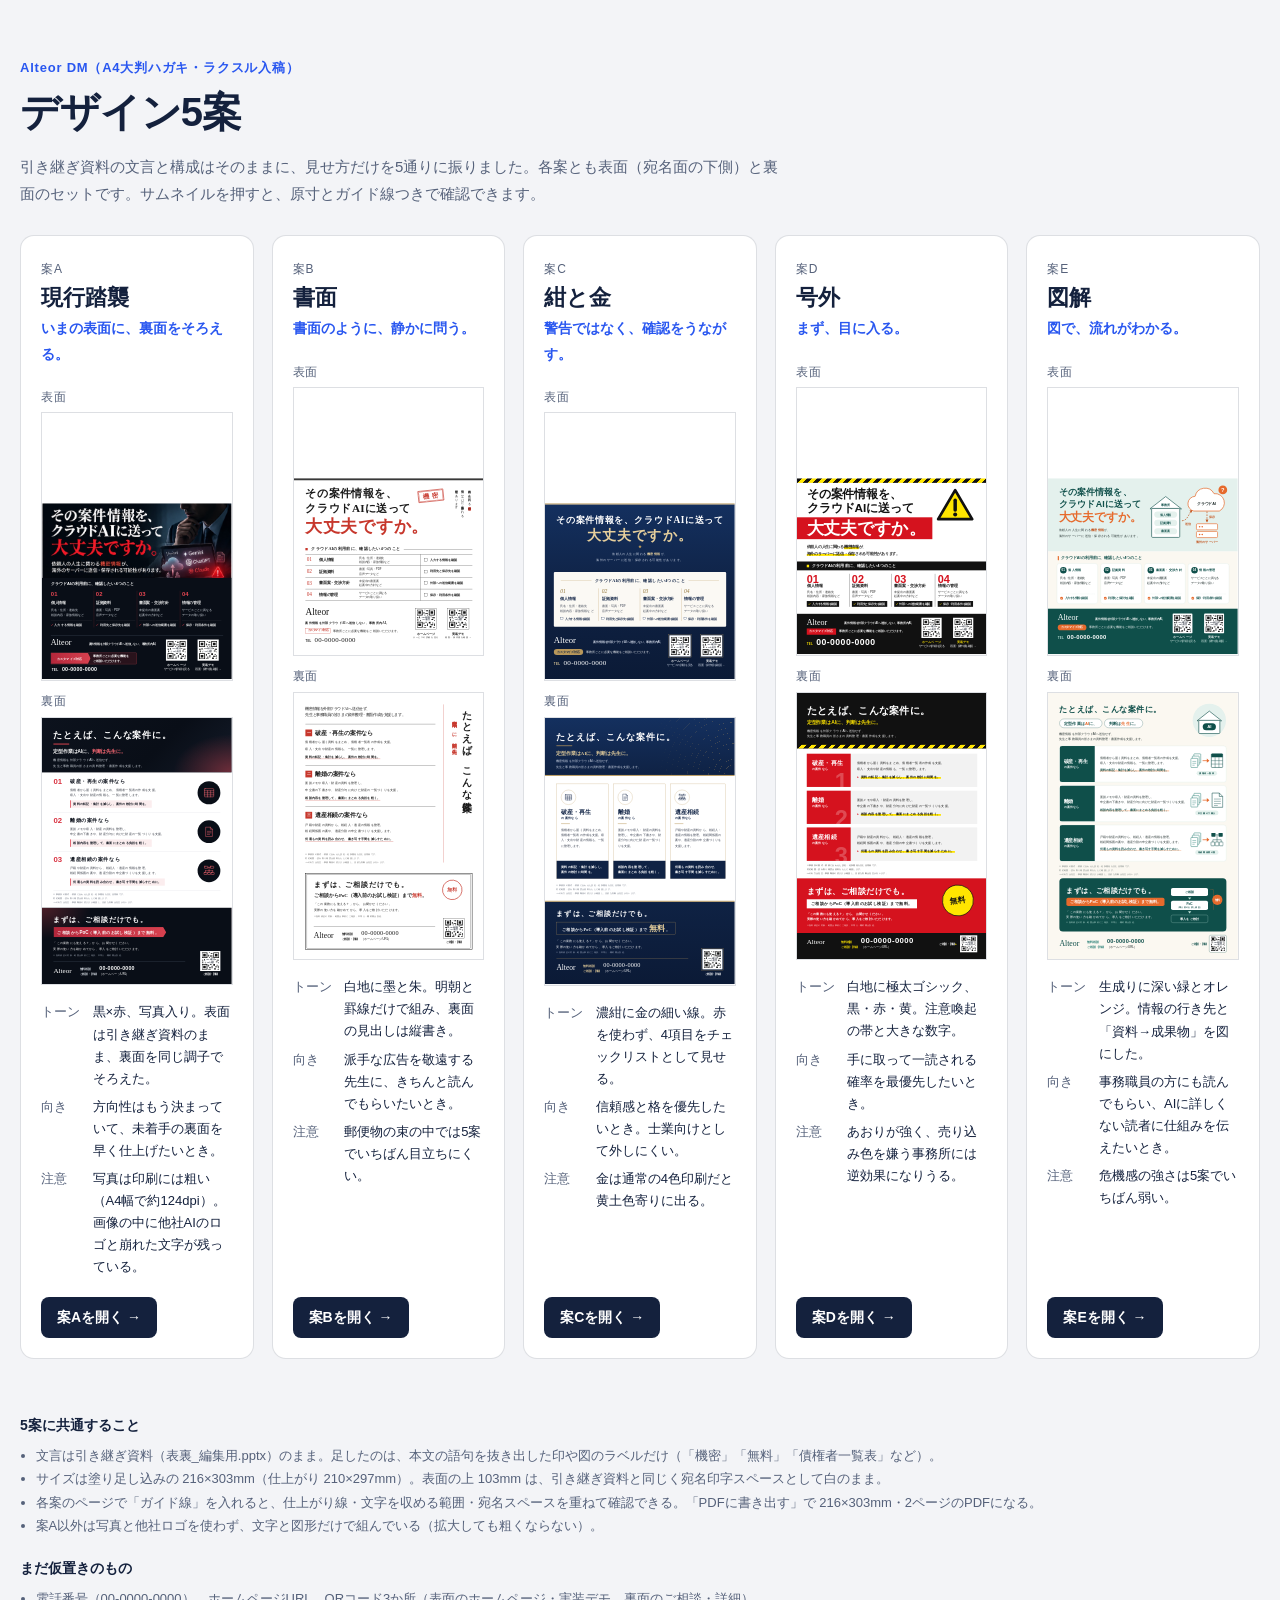
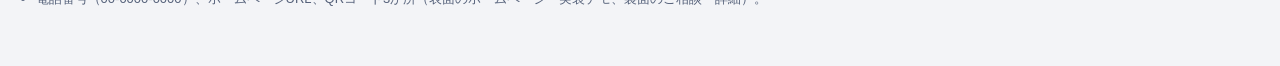
==== index.html @ e07ad295 "Alteor DM デザイン5案を追加 A4大判ハガキDMの表面・裏面を5通りの見せ方で組んだ確認用ページ。  Co-Authored-By: Claude Fable 5.2 <noreply@an" ====
<!doctype html>
<html lang="ja">
<head>
  <meta charset="utf-8">
  <meta name="viewport" content="width=device-width, initial-scale=1">
  <meta name="robots" content="noindex">
  <title>Alteor DM デザイン5案</title>
  <style>
    :root { --ink: #14213d; --sub: #55617a; --line: rgba(20, 33, 61, .14); --bg: #f3f4f7; --card: #ffffff; --accent: #2957f0; }
    *, *::before, *::after { box-sizing: border-box; }
    body { margin: 0; background: var(--bg); color: var(--ink); font-family: -apple-system, BlinkMacSystemFont, "Hiragino Sans", "Yu Gothic UI", "Yu Gothic", Meiryo, sans-serif; font-size: 15px; line-height: 1.8; -webkit-font-smoothing: antialiased; }
    a { color: inherit; }
    .wrap { width: min(1480px, calc(100% - 40px)); margin-inline: auto; }
    header { padding: 56px 0 28px; }
    header p { max-width: 760px; margin: 0; color: var(--sub); }
    header .label { color: var(--accent); font-size: 13px; font-weight: 600; letter-spacing: .06em; }
    h1 { margin: 6px 0 14px; font-size: clamp(28px, 4vw, 40px); font-weight: 600; line-height: 1.35; letter-spacing: -.02em; }
    .grid { display: grid; grid-template-columns: repeat(auto-fit, minmax(230px, 1fr)); gap: 18px; padding-bottom: 36px; }
    article { display: flex; flex-direction: column; overflow: hidden; border: 1px solid var(--line); border-radius: 14px; background: var(--card); }
    .head { padding: 18px 20px 14px; }
    .tag { color: var(--sub); font-size: 12px; letter-spacing: .08em; }
    h2 { margin: 0 0 2px; font-size: 22px; font-weight: 600; line-height: 1.5; }
    .copy { margin: 0; color: var(--accent); font-size: 14px; font-weight: 600; }
    .thumbs { display: grid; gap: 4px; padding: 0 20px; }
    .cap { margin-top: 6px; color: var(--sub); font-size: 12px; letter-spacing: .06em; }
    .thumb { position: relative; display: block; overflow: hidden; aspect-ratio: 216 / 303; border: 1px solid var(--line); background: #fff; }
    .thumb iframe { position: absolute; top: 0; left: 0; width: 817px; height: 1146px; border: 0; transform: scale(var(--k, .3)); transform-origin: 0 0; pointer-events: none; }
    .body { display: flex; flex: 1; flex-direction: column; padding: 16px 20px 20px; }
    dl { display: grid; grid-template-columns: 3.2em minmax(0, 1fr); gap: 6px 10px; margin: 0 0 18px; font-size: 13px; line-height: 1.7; }
    dt { color: var(--sub); }
    dd { margin: 0; }
    .open { align-self: flex-start; margin-top: auto; padding: 8px 16px; border-radius: 8px; background: var(--ink); color: #fff; font-size: 14px; font-weight: 600; text-decoration: none; }
    .open:hover { background: var(--accent); }
    footer { padding: 0 0 56px; color: var(--sub); font-size: 13px; }
    footer h3 { margin: 18px 0 0; color: var(--ink); font-size: 14px; font-weight: 600; }
    footer ul { margin: 6px 0 0; padding-left: 1.2em; }
  </style>
</head>
<body>
  <header class="wrap">
    <p class="label">Alteor DM（A4大判ハガキ・ラクスル入稿）</p>
    <h1>デザイン5案</h1>
    <p>引き継ぎ資料の文言と構成はそのままに、見せ方だけを5通りに振りました。各案とも表面（宛名面の下側）と裏面のセットです。サムネイルを押すと、原寸とガイド線つきで確認できます。</p>
  </header>

  <main class="wrap grid">
    <article>
      <div class="head"><span class="tag">案A</span><h2>現行踏襲</h2><p class="copy">いまの表面に、裏面をそろえる。</p></div>
      <div class="thumbs">
        <span class="cap">表面</span><a class="thumb" href="plan-a.html" aria-label="案Aを開く"><iframe src="plan-a.html?view=front" tabindex="-1" aria-hidden="true" title="案A 表面"></iframe></a>
        <span class="cap">裏面</span><a class="thumb" href="plan-a.html" aria-label="案Aを開く"><iframe src="plan-a.html?view=back" tabindex="-1" aria-hidden="true" title="案A 裏面"></iframe></a>
      </div>
      <div class="body">
        <dl>
          <dt>トーン</dt><dd>黒×赤、写真入り。表面は引き継ぎ資料のまま、裏面を同じ調子でそろえた。</dd>
          <dt>向き</dt><dd>方向性はもう決まっていて、未着手の裏面を早く仕上げたいとき。</dd>
          <dt>注意</dt><dd>写真は印刷には粗い（A4幅で約124dpi）。画像の中に他社AIのロゴと崩れた文字が残っている。</dd>
        </dl>
        <a class="open" href="plan-a.html">案Aを開く →</a>
      </div>
    </article>

    <article>
      <div class="head"><span class="tag">案B</span><h2>書面</h2><p class="copy">書面のように、静かに問う。</p></div>
      <div class="thumbs">
        <span class="cap">表面</span><a class="thumb" href="plan-b.html" aria-label="案Bを開く"><iframe src="plan-b.html?view=front" tabindex="-1" aria-hidden="true" title="案B 表面"></iframe></a>
        <span class="cap">裏面</span><a class="thumb" href="plan-b.html" aria-label="案Bを開く"><iframe src="plan-b.html?view=back" tabindex="-1" aria-hidden="true" title="案B 裏面"></iframe></a>
      </div>
      <div class="body">
        <dl>
          <dt>トーン</dt><dd>白地に墨と朱。明朝と罫線だけで組み、裏面の見出しは縦書き。</dd>
          <dt>向き</dt><dd>派手な広告を敬遠する先生に、きちんと読んでもらいたいとき。</dd>
          <dt>注意</dt><dd>郵便物の束の中では5案でいちばん目立ちにくい。</dd>
        </dl>
        <a class="open" href="plan-b.html">案Bを開く →</a>
      </div>
    </article>

    <article>
      <div class="head"><span class="tag">案C</span><h2>紺と金</h2><p class="copy">警告ではなく、確認をうながす。</p></div>
      <div class="thumbs">
        <span class="cap">表面</span><a class="thumb" href="plan-c.html" aria-label="案Cを開く"><iframe src="plan-c.html?view=front" tabindex="-1" aria-hidden="true" title="案C 表面"></iframe></a>
        <span class="cap">裏面</span><a class="thumb" href="plan-c.html" aria-label="案Cを開く"><iframe src="plan-c.html?view=back" tabindex="-1" aria-hidden="true" title="案C 裏面"></iframe></a>
      </div>
      <div class="body">
        <dl>
          <dt>トーン</dt><dd>濃紺に金の細い線。赤を使わず、4項目をチェックリストとして見せる。</dd>
          <dt>向き</dt><dd>信頼感と格を優先したいとき。士業向けとして外しにくい。</dd>
          <dt>注意</dt><dd>金は通常の4色印刷だと黄土色寄りに出る。</dd>
        </dl>
        <a class="open" href="plan-c.html">案Cを開く →</a>
      </div>
    </article>

    <article>
      <div class="head"><span class="tag">案D</span><h2>号外</h2><p class="copy">まず、目に入る。</p></div>
      <div class="thumbs">
        <span class="cap">表面</span><a class="thumb" href="plan-d.html" aria-label="案Dを開く"><iframe src="plan-d.html?view=front" tabindex="-1" aria-hidden="true" title="案D 表面"></iframe></a>
        <span class="cap">裏面</span><a class="thumb" href="plan-d.html" aria-label="案Dを開く"><iframe src="plan-d.html?view=back" tabindex="-1" aria-hidden="true" title="案D 裏面"></iframe></a>
      </div>
      <div class="body">
        <dl>
          <dt>トーン</dt><dd>白地に極太ゴシック、黒・赤・黄。注意喚起の帯と大きな数字。</dd>
          <dt>向き</dt><dd>手に取って一読される確率を最優先したいとき。</dd>
          <dt>注意</dt><dd>あおりが強く、売り込み色を嫌う事務所には逆効果になりうる。</dd>
        </dl>
        <a class="open" href="plan-d.html">案Dを開く →</a>
      </div>
    </article>

    <article>
      <div class="head"><span class="tag">案E</span><h2>図解</h2><p class="copy">図で、流れがわかる。</p></div>
      <div class="thumbs">
        <span class="cap">表面</span><a class="thumb" href="plan-e.html" aria-label="案Eを開く"><iframe src="plan-e.html?view=front" tabindex="-1" aria-hidden="true" title="案E 表面"></iframe></a>
        <span class="cap">裏面</span><a class="thumb" href="plan-e.html" aria-label="案Eを開く"><iframe src="plan-e.html?view=back" tabindex="-1" aria-hidden="true" title="案E 裏面"></iframe></a>
      </div>
      <div class="body">
        <dl>
          <dt>トーン</dt><dd>生成りに深い緑とオレンジ。情報の行き先と「資料→成果物」を図にした。</dd>
          <dt>向き</dt><dd>事務職員の方にも読んでもらい、AIに詳しくない読者に仕組みを伝えたいとき。</dd>
          <dt>注意</dt><dd>危機感の強さは5案でいちばん弱い。</dd>
        </dl>
        <a class="open" href="plan-e.html">案Eを開く →</a>
      </div>
    </article>
  </main>

  <footer class="wrap">
    <h3>5案に共通すること</h3>
    <ul>
      <li>文言は引き継ぎ資料（表裏_編集用.pptx）のまま。足したのは、本文の語句を抜き出した印や図のラベルだけ（「機密」「無料」「債権者一覧表」など）。</li>
      <li>サイズは塗り足し込みの 216×303mm（仕上がり 210×297mm）。表面の上 103mm は、引き継ぎ資料と同じく宛名印字スペースとして白のまま。</li>
      <li>各案のページで「ガイド線」を入れると、仕上がり線・文字を収める範囲・宛名スペースを重ねて確認できる。「PDFに書き出す」で 216×303mm・2ページのPDFになる。</li>
      <li>案A以外は写真と他社ロゴを使わず、文字と図形だけで組んでいる（拡大しても粗くならない）。</li>
    </ul>
    <h3>まだ仮置きのもの</h3>
    <ul>
      <li>電話番号（00-0000-0000）、ホームページURL、QRコード3か所（表面のホームページ・実装デモ、裏面のご相談・詳細）。</li>
    </ul>
  </footer>

  <script>
    const fit = () => document.querySelectorAll('.thumb').forEach(el => el.style.setProperty('--k', el.clientWidth / 817));
    fit();
    window.addEventListener('resize', fit);
  </script>
</body>
</html>
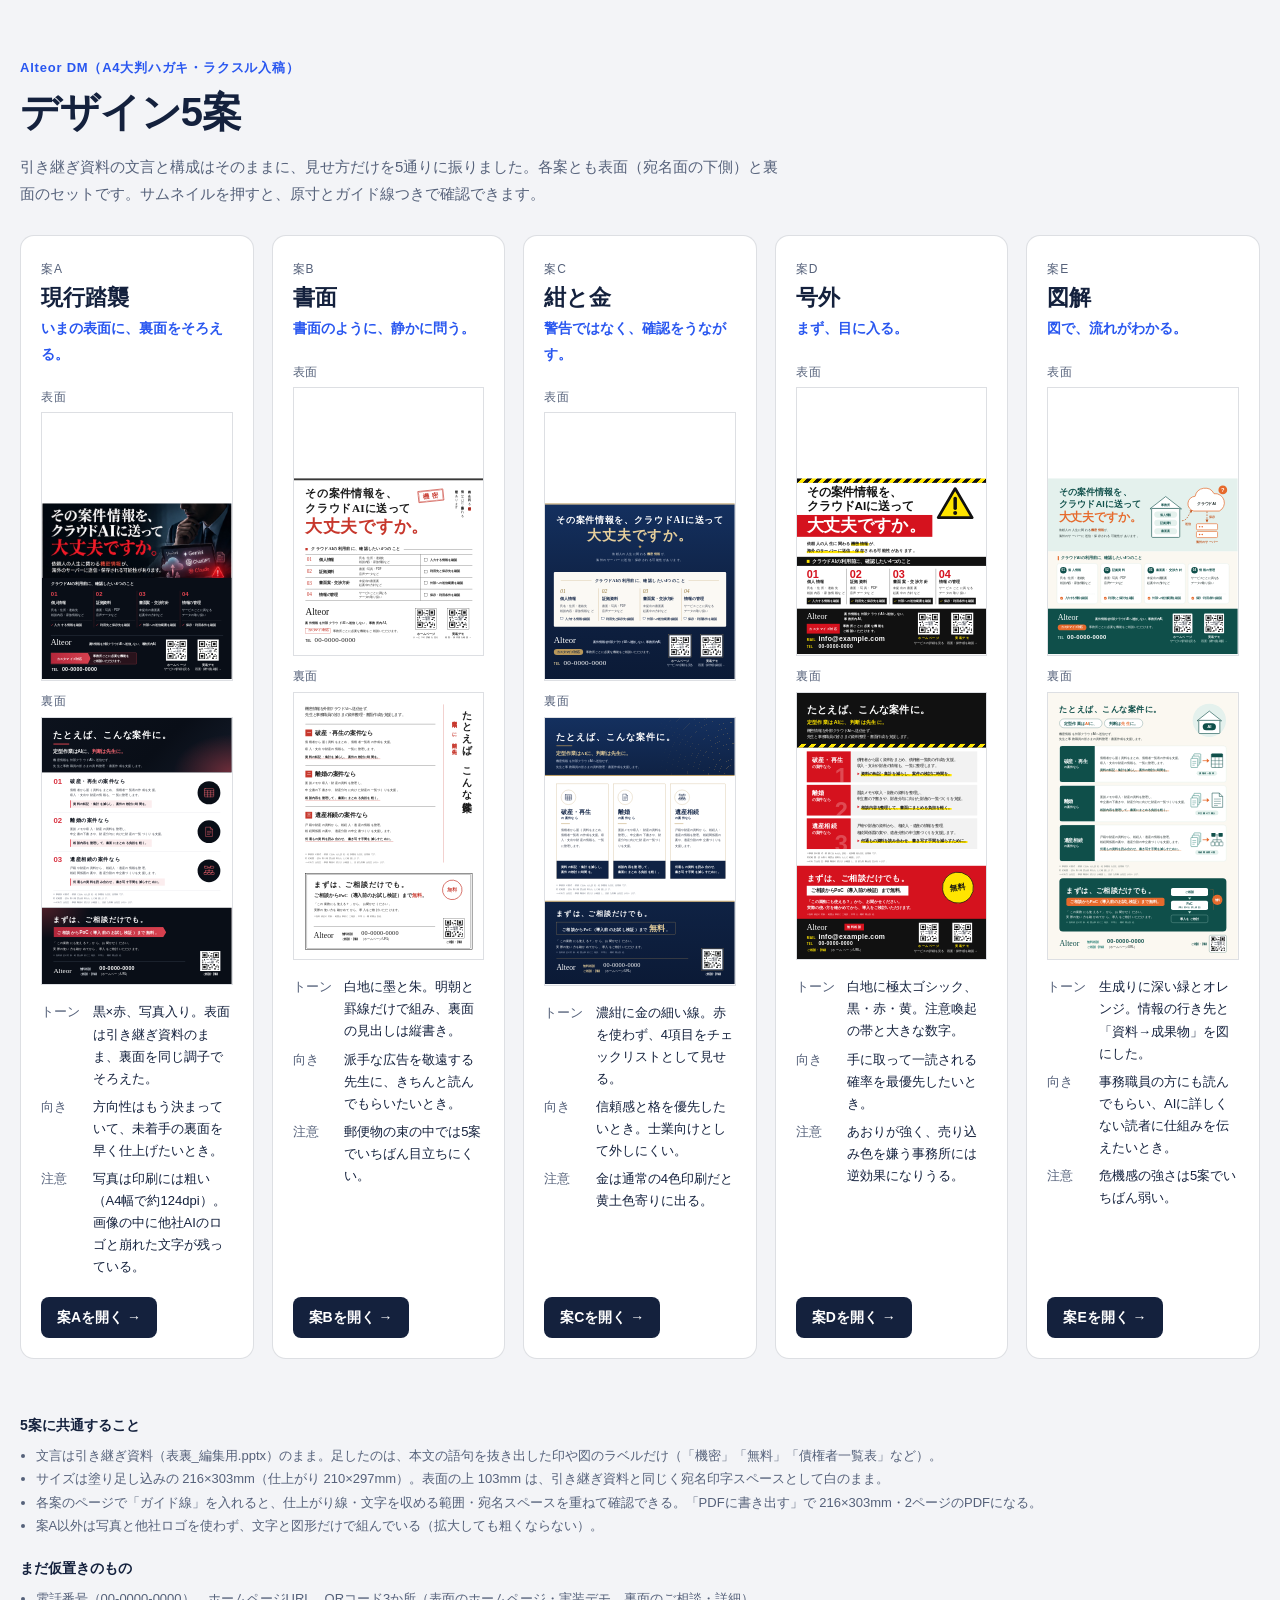
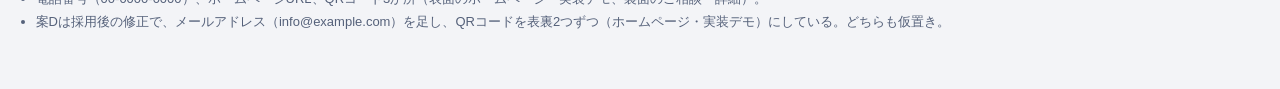
==== commit 88d7f13f: "案D：連絡先にメールを併記し、裏面のQRを2つに、小さい文字を拡大 - 表裏とも MAIL を主に、TEL を小さめに併記 - 裏面のQRをホームページ・実装デモの2つに - 「導入前のお試し検証」を" ====
--- a/index.html
+++ b/index.html
@@ -136,6 +136,7 @@
     <h3>まだ仮置きのもの</h3>
     <ul>
       <li>電話番号（00-0000-0000）、ホームページURL、QRコード3か所（表面のホームページ・実装デモ、裏面のご相談・詳細）。</li>
+      <li>案Dは採用後の修正で、メールアドレス（info@example.com）を足し、QRコードを表裏2つずつ（ホームページ・実装デモ）にしている。どちらも仮置き。</li>
     </ul>
   </footer>
 
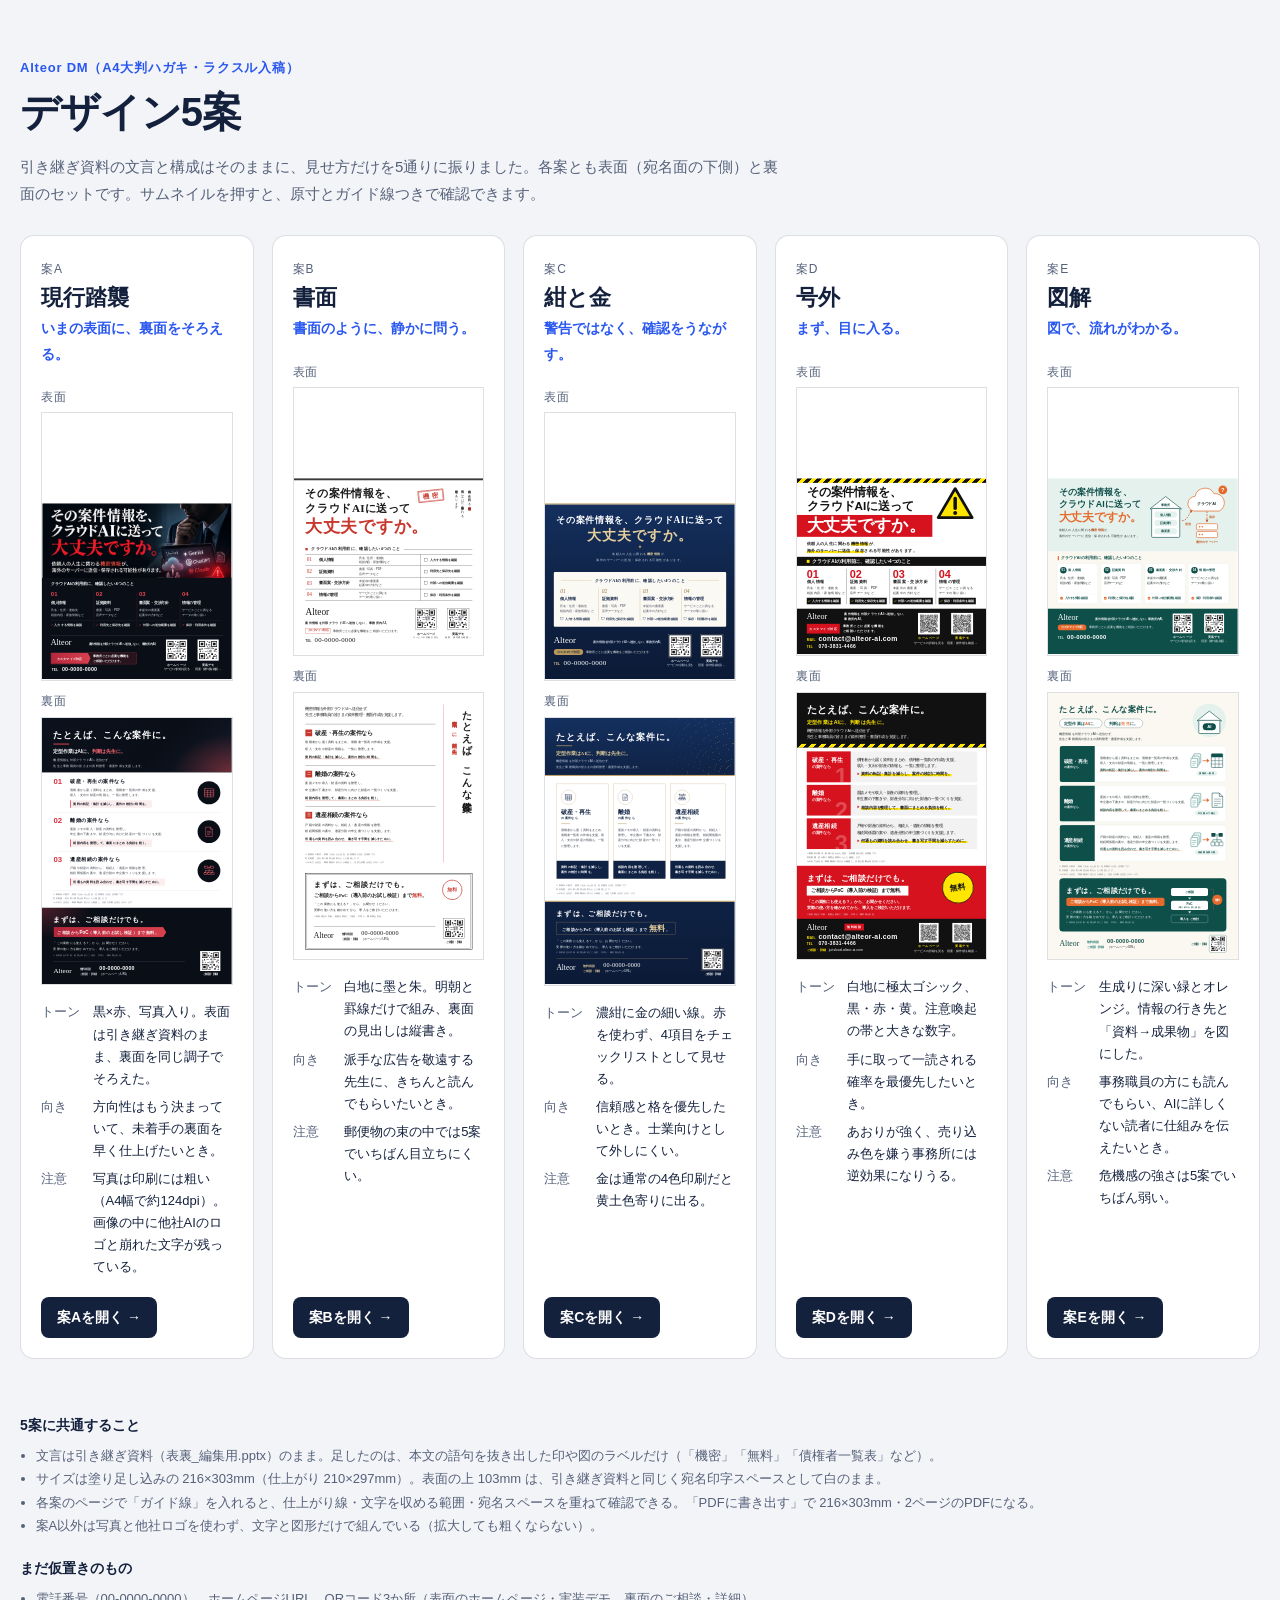
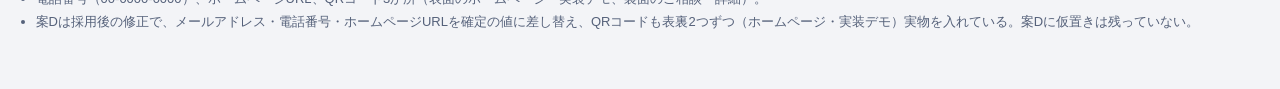
==== commit b5124f8a: "案D：連絡先とURLを確定の値に差し替え、QRコードを実物に - メールアドレスと電話番号を確定の値に - ホームページ・実装デモのQRコードを表裏4か所に配置（assets/qr-lp.svg, q" ====
--- a/index.html
+++ b/index.html
@@ -136,7 +136,7 @@
     <h3>まだ仮置きのもの</h3>
     <ul>
       <li>電話番号（00-0000-0000）、ホームページURL、QRコード3か所（表面のホームページ・実装デモ、裏面のご相談・詳細）。</li>
-      <li>案Dは採用後の修正で、メールアドレス（info@example.com）を足し、QRコードを表裏2つずつ（ホームページ・実装デモ）にしている。どちらも仮置き。</li>
+      <li>案Dは採用後の修正で、メールアドレス・電話番号・ホームページURLを確定の値に差し替え、QRコードも表裏2つずつ（ホームページ・実装デモ）実物を入れている。案Dに仮置きは残っていない。</li>
     </ul>
   </footer>
 
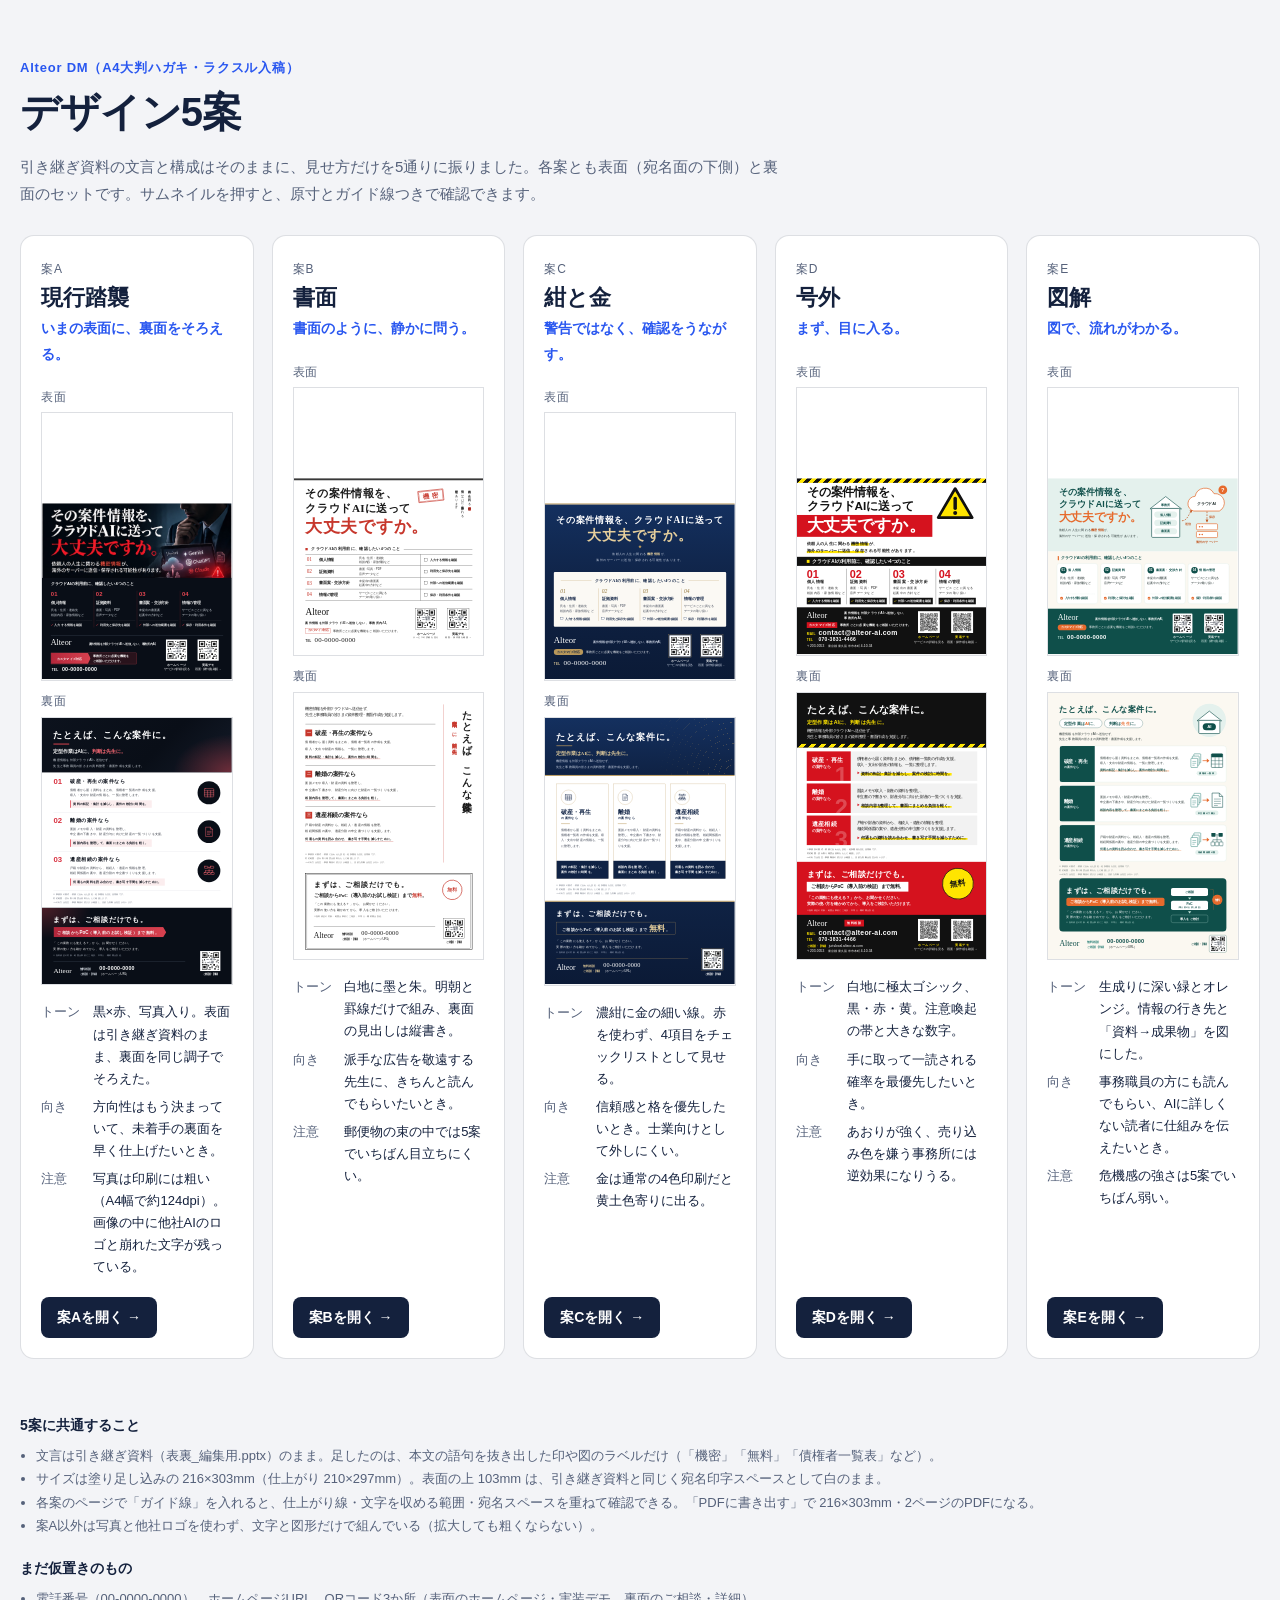
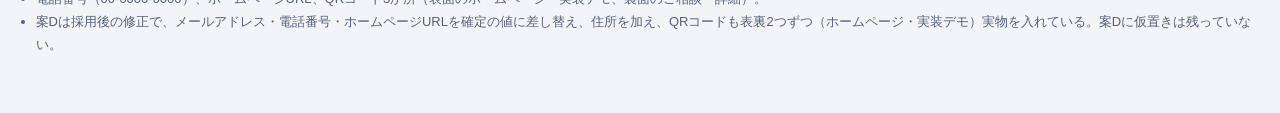
==== commit 9fc9bc71: "案D：表裏の連絡先に住所を追加 Co-Authored-By: Claude Opus 5.5 <noreply@anthropic.com>" ====
--- a/index.html
+++ b/index.html
@@ -136,7 +136,7 @@
     <h3>まだ仮置きのもの</h3>
     <ul>
       <li>電話番号（00-0000-0000）、ホームページURL、QRコード3か所（表面のホームページ・実装デモ、裏面のご相談・詳細）。</li>
-      <li>案Dは採用後の修正で、メールアドレス・電話番号・ホームページURLを確定の値に差し替え、QRコードも表裏2つずつ（ホームページ・実装デモ）実物を入れている。案Dに仮置きは残っていない。</li>
+      <li>案Dは採用後の修正で、メールアドレス・電話番号・ホームページURLを確定の値に差し替え、住所を加え、QRコードも表裏2つずつ（ホームページ・実装デモ）実物を入れている。案Dに仮置きは残っていない。</li>
     </ul>
   </footer>
 
